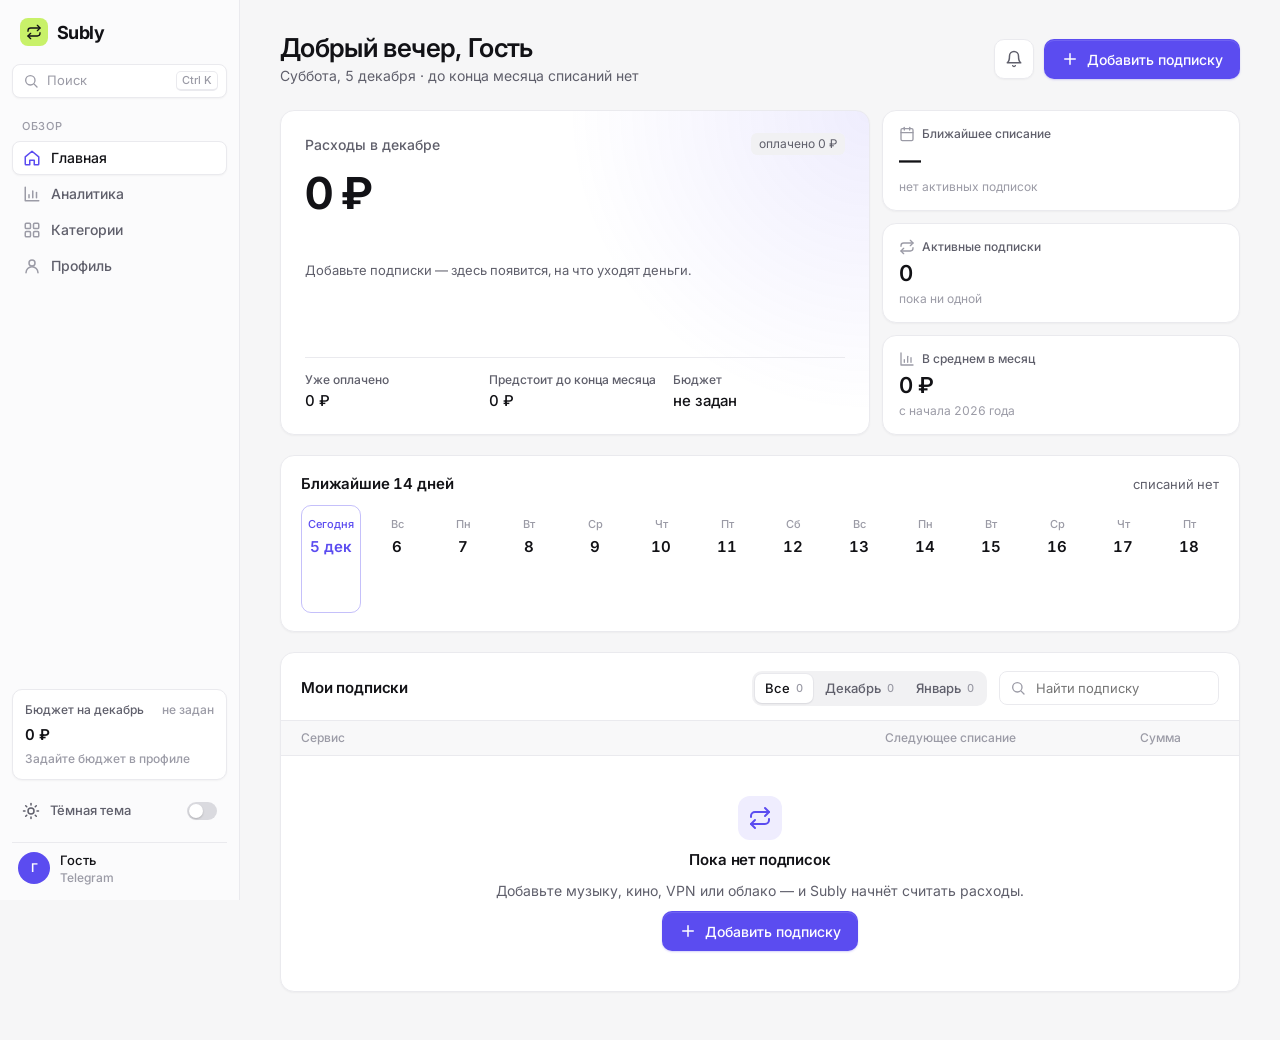
==== docs/index.html @ 40273a21 "update for mini app telegram" ====
<!doctype html>
<html lang="ru">
<head>
  <meta charset="utf-8">
  <meta name="viewport" content="width=device-width, initial-scale=1">
  <title>Subly</title>
  <script>
    // Мини-приложение сразу открывает главную
    location.replace('dashboard.html');
  </script>
</head>
<body></body>
</html>
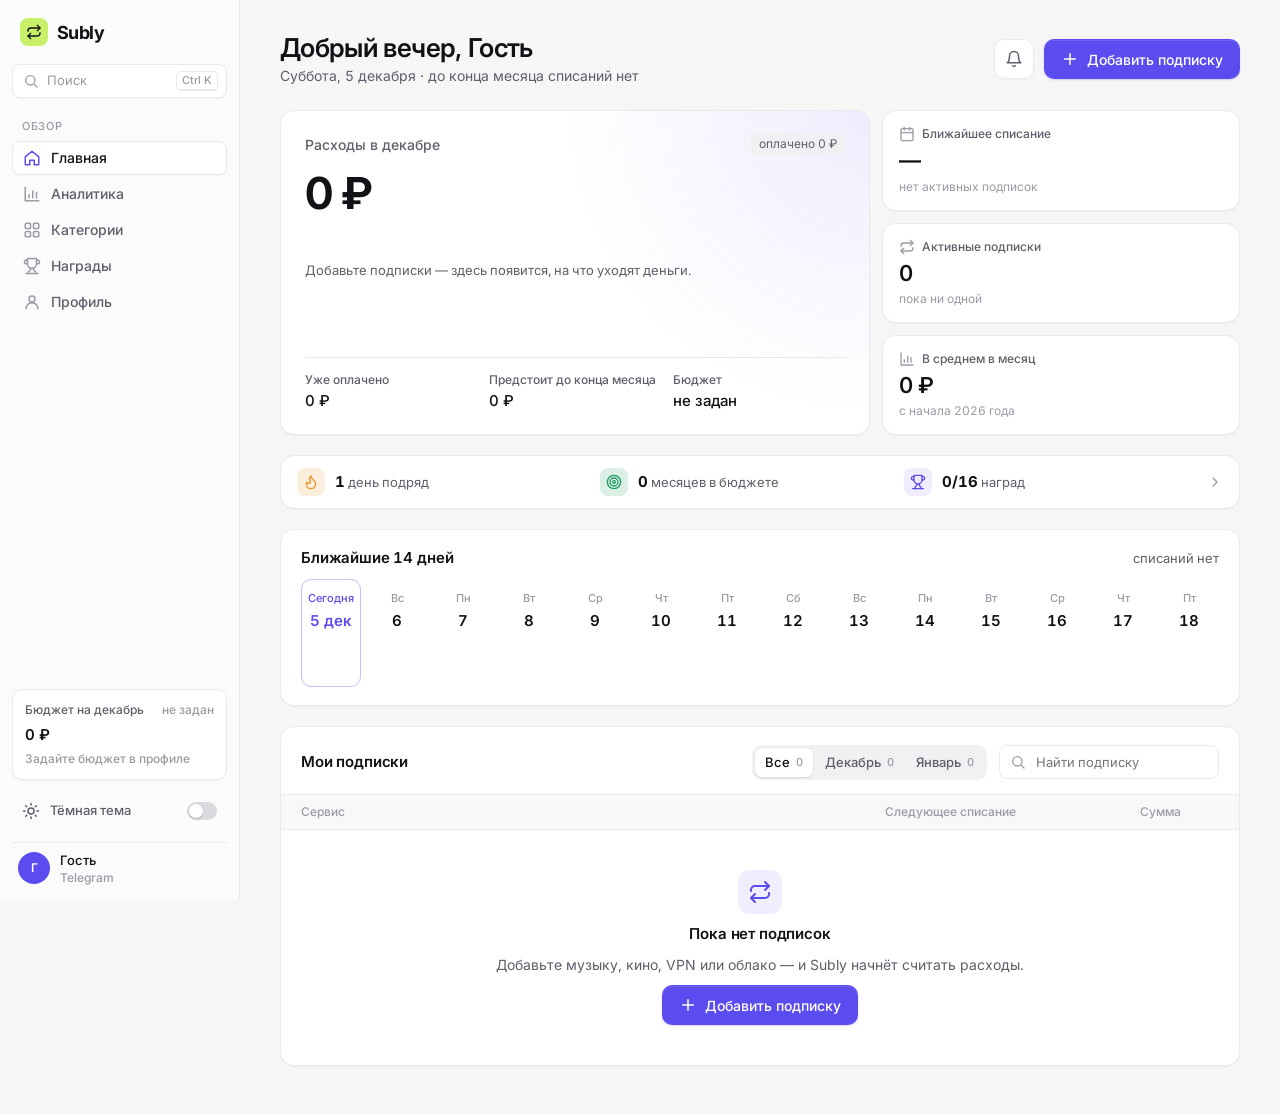
==== commit f2182b7e: "update notifications" ====
--- a/docs/index.html
+++ b/docs/index.html
@@ -4,9 +4,12 @@
   <meta charset="utf-8">
   <meta name="viewport" content="width=device-width, initial-scale=1">
   <title>Subly</title>
+  <!-- Библиотека Telegram запоминает данные пользователя до перехода на главную -->
+  <script src="https://telegram.org/js/telegram-web-app.js"></script>
   <script>
-    // Мини-приложение сразу открывает главную
-    location.replace('dashboard.html');
+    // Telegram передаёт данные пользователя в адресе после «#» — переносим их на главную
+    // ?v=… — чтобы телефон каждый раз брал свежую версию страницы, а не старую из кэша
+    location.replace('dashboard.html?v=' + Date.now() + location.hash);
   </script>
 </head>
 <body></body>
